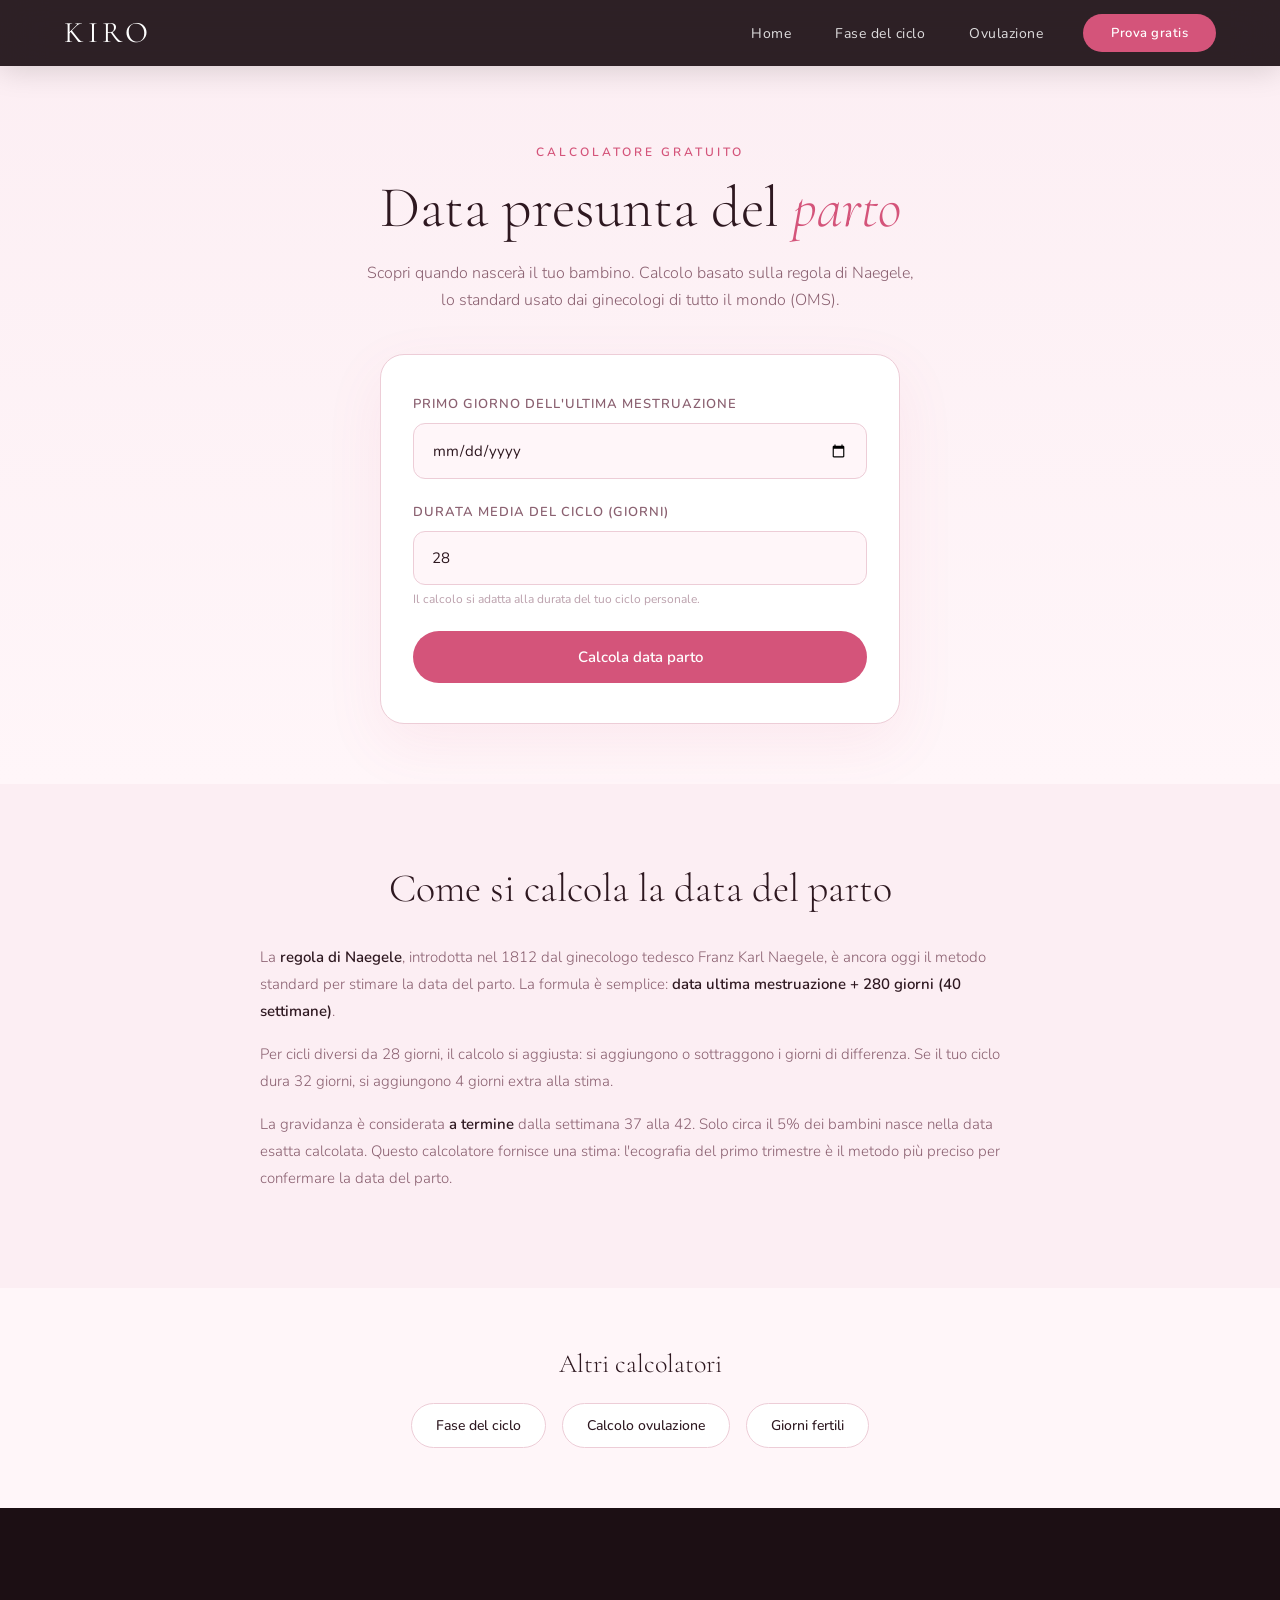
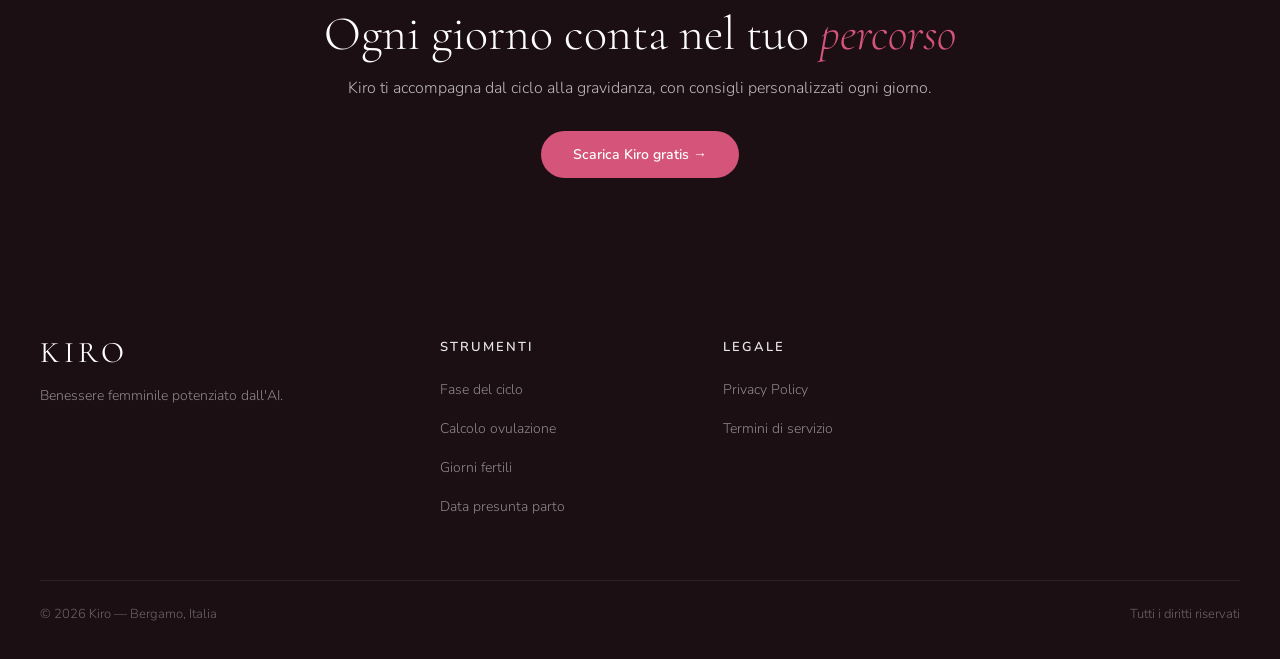
==== calcolo-data-parto.html @ 10db057b "3 calcolatori SEO: ovulazione, parto, giorni fertili" ====
<!DOCTYPE html>
<html lang="it">
<head>
    <meta charset="UTF-8">
    <meta name="viewport" content="width=device-width, initial-scale=1.0">

    <title>Calcolo data presunta parto — Calcolatore gratuito | Kiro</title>
    <meta name="description" content="Calcola gratuitamente la data presunta del parto con la regola di Naegele. Inserisci l'ultima mestruazione e scopri quando nascerà il tuo bambino.">
    <meta name="keywords" content="calcolo data parto, data presunta parto, calcolo parto, quando nasce bambino, settimane gravidanza, regola Naegele">
    <meta name="author" content="Kiro">
    <meta name="robots" content="index, follow, max-image-preview:large">
    <meta name="theme-color" content="#D4547A">
    <link rel="canonical" href="https://www.getkiroo.com/calcolo-data-parto.html">

    <meta property="og:type" content="website">
    <meta property="og:site_name" content="Kiro">
    <meta property="og:url" content="https://www.getkiroo.com/calcolo-data-parto.html">
    <meta property="og:title" content="Calcolo data presunta parto — Gratuito">
    <meta property="og:description" content="Calcola la data presunta del parto con la regola di Naegele.">
    <meta property="og:image" content="https://www.getkiroo.com/images/hero-tramonto.jpg">
    <meta property="og:locale" content="it_IT">
    <meta name="twitter:card" content="summary_large_image">

    <script type="application/ld+json">
    {
        "@context": "https://schema.org",
        "@type": "WebApplication",
        "name": "Calcolo data presunta parto",
        "url": "https://www.getkiroo.com/calcolo-data-parto.html",
        "applicationCategory": "HealthApplication",
        "operatingSystem": "Web",
        "description": "Calcolatore gratuito della data presunta del parto basato sulla regola di Naegele (standard OMS).",
        "offers": { "@type": "Offer", "price": "0", "priceCurrency": "EUR" },
        "inLanguage": "it-IT"
    }
    </script>

    <script type="application/ld+json">
    {
        "@context": "https://schema.org",
        "@type": "BreadcrumbList",
        "itemListElement": [
            { "@type": "ListItem", "position": 1, "name": "Home", "item": "https://www.getkiroo.com/" },
            { "@type": "ListItem", "position": 2, "name": "Calcolo data parto", "item": "https://www.getkiroo.com/calcolo-data-parto.html" }
        ]
    }
    </script>

    <link rel="icon" type="image/svg+xml" href="favicon.svg">
    <link rel="preconnect" href="https://fonts.googleapis.com">
    <link rel="preconnect" href="https://fonts.gstatic.com" crossorigin>
    <link href="https://fonts.googleapis.com/css2?family=Cormorant+Garamond:ital,wght@0,300;0,400;0,500;1,300;1,400&family=Nunito:wght@300;400;600;700&display=swap" rel="stylesheet">
    <link rel="stylesheet" href="css/base.css">
    <link rel="stylesheet" href="css/nav.css">
    <link rel="stylesheet" href="css/footer.css">
    <link rel="stylesheet" href="css/responsive.css">

    <style>
        .calc-hero { padding: 140px 24px 60px; text-align: center; background: linear-gradient(180deg, var(--soft) 0%, var(--bg) 100%); }
        .calc-hero .tag { display: inline-block; margin-bottom: 16px; }
        .calc-hero h1 { font-family: var(--font-display); font-weight: 300; font-size: clamp(36px, 6vw, 58px); color: var(--text); line-height: 1.1; max-width: 760px; margin: 0 auto 20px; }
        .calc-hero h1 em { font-style: italic; color: var(--accent); }
        .calc-hero-sub { font-size: 16px; font-weight: 300; color: var(--text-secondary); max-width: 560px; margin: 0 auto 40px; line-height: 1.7; }
        .calc-form { max-width: 520px; margin: 0 auto; padding: 40px 32px; background: #fff; border-radius: 24px; border: 1px solid var(--muted); box-shadow: 0 20px 60px rgba(212,84,122,0.08); }
        .calc-row { margin-bottom: 24px; text-align: left; }
        .calc-row label { display: block; font-size: 13px; font-weight: 600; letter-spacing: 1px; text-transform: uppercase; color: var(--text-secondary); margin-bottom: 10px; }
        .calc-row input { width: 100%; padding: 16px 18px; font-family: var(--font-body); font-size: 15px; color: var(--text); background: var(--bg); border: 1.5px solid var(--muted); border-radius: 12px; transition: all 0.3s; }
        .calc-row input:focus { outline: none; border-color: var(--accent); background: #fff; }
        .calc-help { font-size: 12px; color: var(--text-tertiary); margin-top: 6px; }
        .calc-btn { width: 100%; padding: 16px; background: var(--accent); color: #fff; border: none; border-radius: 50px; font-family: var(--font-body); font-size: 15px; font-weight: 600; cursor: pointer; transition: all 0.3s; }
        .calc-btn:hover { background: var(--accent-dark); transform: translateY(-2px); box-shadow: 0 12px 30px rgba(212,84,122,0.3); }
        .calc-result { display: none; padding: 80px 24px; animation: fadeUp 0.8s; }
        .calc-result.visible { display: block; }
        .calc-result-inner { max-width: 600px; margin: 0 auto; text-align: center; }
        .result-emoji { font-size: 64px; margin-bottom: 16px; }
        .result-date { font-family: var(--font-display); font-weight: 300; font-size: clamp(28px, 4vw, 42px); color: var(--text); margin-bottom: 12px; }
        .result-date em { color: var(--accent); font-style: italic; }
        .result-pill { display: inline-block; padding: 8px 20px; background: var(--soft); color: var(--accent); border-radius: 50px; font-size: 14px; font-weight: 600; margin-bottom: 20px; }
        .result-desc { font-size: 15px; font-weight: 300; color: var(--text-secondary); line-height: 1.8; margin-bottom: 32px; }
        .result-note { font-size: 12px; color: var(--text-tertiary); font-style: italic; margin-bottom: 40px; }
        .calc-teaser { background: linear-gradient(135deg, var(--soft) 0%, #fff 100%); border-radius: 24px; padding: 40px 32px; border: 1px solid var(--muted); text-align: center; max-width: 600px; margin: 0 auto 60px; }
        .teaser-line { font-family: var(--font-display); font-size: 20px; font-weight: 300; color: var(--text); line-height: 1.5; max-width: 460px; margin: 0 auto 24px; }
        .teaser-line strong { font-style: italic; color: var(--accent); font-weight: 400; }
        .teaser-btn { display: inline-block; background: var(--accent); color: #fff; padding: 14px 32px; border-radius: 50px; font-family: var(--font-body); font-size: 14px; font-weight: 600; text-decoration: none; transition: all 0.3s; }
        .teaser-btn:hover { background: var(--accent-dark); transform: translateY(-2px); }
        .calc-info { padding: 80px 24px; background: var(--soft); }
        .calc-info-inner { max-width: 760px; margin: 0 auto; }
        .calc-info h2 { font-family: var(--font-display); font-weight: 300; font-size: clamp(28px, 4vw, 40px); color: var(--text); text-align: center; margin-bottom: 32px; }
        .calc-info p { font-size: 15px; font-weight: 300; color: var(--text-secondary); line-height: 1.8; margin-bottom: 16px; }
        .calc-info strong { color: var(--text); font-weight: 600; }
        .other-tools { padding: 60px 24px; text-align: center; }
        .other-tools h3 { font-family: var(--font-display); font-size: 26px; font-weight: 300; color: var(--text); margin-bottom: 24px; }
        .tools-grid { display: flex; gap: 16px; justify-content: center; flex-wrap: wrap; }
        .tool-link { display: inline-block; padding: 12px 24px; background: #fff; border: 1px solid var(--muted); border-radius: 50px; color: var(--text); font-size: 14px; font-weight: 500; text-decoration: none; transition: all 0.3s; }
        .tool-link:hover { border-color: var(--accent); color: var(--accent); transform: translateY(-2px); }
        .calc-cta { padding: 100px 24px; text-align: center; background: var(--dark); }
        .calc-cta h2 { font-family: var(--font-display); font-weight: 300; font-size: clamp(32px, 5vw, 48px); color: #fff; line-height: 1.1; margin-bottom: 16px; }
        .calc-cta h2 em { font-style: italic; color: var(--accent); }
        .calc-cta p { color: rgba(255,255,255,0.7); margin-bottom: 32px; font-weight: 300; }
        @media (max-width: 640px) { .calc-form { padding: 28px 20px; } }
    </style>
</head>
<body>

    <nav id="navbar" class="scrolled always-dark">
        <div class="nav-inner">
            <a href="index.html" class="nav-logo" aria-label="Kiro home"><span class="logo-text">Kiro</span></a>
            <ul class="nav-links" id="navLinks">
                <li><a href="index.html">Home</a></li>
                <li><a href="scopri-la-tua-fase.html">Fase del ciclo</a></li>
                <li><a href="calcolo-ovulazione.html">Ovulazione</a></li>
                <li><a href="index.html#download" class="nav-cta">Prova gratis</a></li>
            </ul>
            <button class="nav-mobile-toggle" id="mobileToggle" aria-label="Menu"><span></span><span></span><span></span></button>
        </div>
    </nav>

    <section class="calc-hero">
        <span class="tag">Calcolatore gratuito</span>
        <h1>Data presunta del <em>parto</em></h1>
        <p class="calc-hero-sub">Scopri quando nascerà il tuo bambino. Calcolo basato sulla regola di Naegele, lo standard usato dai ginecologi di tutto il mondo (OMS).</p>

        <div class="calc-form">
            <div class="calc-row">
                <label for="lastPeriod">Primo giorno dell'ultima mestruazione</label>
                <input type="date" id="lastPeriod" required>
            </div>
            <div class="calc-row">
                <label for="cycleLen">Durata media del ciclo (giorni)</label>
                <input type="number" id="cycleLen" min="21" max="40" value="28">
                <p class="calc-help">Il calcolo si adatta alla durata del tuo ciclo personale.</p>
            </div>
            <button class="calc-btn" id="calcBtn">Calcola data parto</button>
        </div>
    </section>

    <section class="calc-result" id="result">
        <div class="calc-result-inner">
            <div class="result-emoji">👶</div>
            <span class="result-pill" id="resultPill"></span>
            <h2 class="result-date">Data presunta del parto: <em id="resultDate"></em></h2>
            <p class="result-desc" id="resultDesc"></p>
            <p class="result-note">Il calcolo è una stima basata sulla regola di Naegele (1812), standard OMS. Solo il 5% dei bambini nasce nella data esatta. Il parto è considerato a termine tra la settimana 37 e 42. Consulta sempre il tuo ginecologo.</p>
        </div>

        <div class="calc-teaser">
            <p class="teaser-line">Kiro ti accompagna in <strong>ogni fase della gravidanza</strong> con consigli personalizzati e promemoria</p>
            <a href="index.html#download" class="teaser-btn">Scopri Kiro →</a>
        </div>
    </section>

    <section class="calc-info">
        <div class="calc-info-inner">
            <h2>Come si calcola la data del parto</h2>
            <p>La <strong>regola di Naegele</strong>, introdotta nel 1812 dal ginecologo tedesco Franz Karl Naegele, è ancora oggi il metodo standard per stimare la data del parto. La formula è semplice: <strong>data ultima mestruazione + 280 giorni (40 settimane)</strong>.</p>
            <p>Per cicli diversi da 28 giorni, il calcolo si aggiusta: si aggiungono o sottraggono i giorni di differenza. Se il tuo ciclo dura 32 giorni, si aggiungono 4 giorni extra alla stima.</p>
            <p>La gravidanza è considerata <strong>a termine</strong> dalla settimana 37 alla 42. Solo circa il 5% dei bambini nasce nella data esatta calcolata. Questo calcolatore fornisce una stima: l'ecografia del primo trimestre è il metodo più preciso per confermare la data del parto.</p>
        </div>
    </section>

    <section class="other-tools">
        <h3>Altri calcolatori</h3>
        <div class="tools-grid">
            <a href="scopri-la-tua-fase.html" class="tool-link">Fase del ciclo</a>
            <a href="calcolo-ovulazione.html" class="tool-link">Calcolo ovulazione</a>
            <a href="calcolo-giorni-fertili.html" class="tool-link">Giorni fertili</a>
        </div>
    </section>

    <section class="calc-cta">
        <h2>Ogni giorno conta nel tuo <em>percorso</em></h2>
        <p>Kiro ti accompagna dal ciclo alla gravidanza, con consigli personalizzati ogni giorno.</p>
        <a href="index.html#download" class="teaser-btn">Scarica Kiro gratis →</a>
    </section>

    <footer>
        <div class="footer-inner">
            <div class="footer-brand">
                <a href="index.html" class="nav-logo"><span class="logo-text">Kiro</span></a>
                <p>Benessere femminile potenziato dall'AI.</p>
            </div>
            <div class="footer-col">
                <h4>Strumenti</h4>
                <ul>
                    <li><a href="scopri-la-tua-fase.html">Fase del ciclo</a></li>
                    <li><a href="calcolo-ovulazione.html">Calcolo ovulazione</a></li>
                    <li><a href="calcolo-giorni-fertili.html">Giorni fertili</a></li>
                    <li><a href="calcolo-data-parto.html">Data presunta parto</a></li>
                </ul>
            </div>
            <div class="footer-col">
                <h4>Legale</h4>
                <ul>
                    <li><a href="privacy.html">Privacy Policy</a></li>
                    <li><a href="termini.html">Termini di servizio</a></li>
                </ul>
            </div>
        </div>
        <div class="footer-bottom">
            <p>&copy; 2026 Kiro — Bergamo, Italia</p>
            <p>Tutti i diritti riservati</p>
        </div>
    </footer>

    <script src="script.js"></script>
    <script>
        const dateInput = document.getElementById('lastPeriod');
        dateInput.max = new Date().toISOString().split('T')[0];
        const months = ['gennaio','febbraio','marzo','aprile','maggio','giugno','luglio','agosto','settembre','ottobre','novembre','dicembre'];

        document.getElementById('calcBtn').addEventListener('click', () => {
            const dateVal = dateInput.value;
            const cycleLen = parseInt(document.getElementById('cycleLen').value);
            if (!dateVal) { alert('Inserisci la data dell\'ultima mestruazione.'); return; }
            if (isNaN(cycleLen) || cycleLen < 21 || cycleLen > 40) { alert('Durata ciclo tra 21 e 40 giorni.'); return; }

            const lastPeriod = new Date(dateVal);
            const adjustment = cycleLen - 28;
            const dueDate = new Date(lastPeriod);
            dueDate.setDate(dueDate.getDate() + 280 + adjustment);

            const today = new Date(); today.setHours(0,0,0,0);
            const daysUntil = Math.floor((dueDate - today) / (1000*60*60*24));
            const weeksPregnant = Math.floor((today - lastPeriod) / (1000*60*60*24*7));
            const daysExtra = Math.floor((today - lastPeriod) / (1000*60*60*24)) % 7;

            const dateStr = `${dueDate.getDate()} ${months[dueDate.getMonth()]} ${dueDate.getFullYear()}`;

            document.getElementById('resultDate').textContent = dateStr;
            document.getElementById('resultPill').textContent = weeksPregnant > 0 ? `Settimana ${weeksPregnant}+${daysExtra}` : 'Calcolo completato';

            let desc = `La data presunta del parto è il ${dateStr}. `;
            if (weeksPregnant > 0 && weeksPregnant <= 42) {
                desc += `Sei attualmente alla settimana ${weeksPregnant}+${daysExtra} di gravidanza. `;
                if (daysUntil > 0) desc += `Mancano circa ${daysUntil} giorni.`;
            } else {
                desc += `Basato su un ciclo di ${cycleLen} giorni con la regola di Naegele (280 giorni + aggiustamento ciclo).`;
            }
            document.getElementById('resultDesc').textContent = desc;

            const result = document.getElementById('result');
            result.classList.add('visible');
            setTimeout(() => result.scrollIntoView({ behavior: 'smooth', block: 'start' }), 100);
        });
    </script>
</body>
</html>
---- css/base.css ----
:root {
    --accent: #D4547A;
    --accent-dark: #B8435F;
    --bg: #FFF6F9;
    --soft: #FCEEF3;
    --muted: #EDCDD7;
    --text: #2E1820;
    --text-secondary: #8A6070;
    --text-tertiary: #BBA0AC;
    --dark: #1C0F14;
    --dark2: #2A151C;
    --green: #81C784;
    --green-soft: #E8F5E9;
    --font-display: 'Cormorant Garamond', Georgia, serif;
    --font-body: 'Nunito', sans-serif;
}

* { margin: 0; padding: 0; box-sizing: border-box; }

html {
    scroll-behavior: smooth;
    -webkit-font-smoothing: antialiased;
}

body {
    font-family: var(--font-body);
    color: var(--text);
    background: var(--bg);
    overflow-x: hidden;
}

section[id],
div[id] {
    scroll-margin-top: 80px;
}

.container {
    max-width: 1200px;
    margin: 0 auto;
    padding: 0 24px;
}

.tag {
    font-family: var(--font-body);
    font-size: 12px;
    font-weight: 600;
    letter-spacing: 3px;
    text-transform: uppercase;
    color: var(--accent);
    margin-bottom: 16px;
    display: block;
}

.reveal {
    opacity: 0;
    transform: translateY(40px);
    transition: opacity 0.8s cubic-bezier(0.22, 1, 0.36, 1), transform 0.8s cubic-bezier(0.22, 1, 0.36, 1);
}

.reveal.visible {
    opacity: 1;
    transform: translateY(0);
}

@keyframes fadeUp {
    from { opacity: 0; transform: translateY(30px); }
    to { opacity: 1; transform: translateY(0); }
}

@keyframes fadeIn {
    from { opacity: 0; }
    to { opacity: 1; }
}

@keyframes scrollPulse {
    0%, 100% { opacity: 0.4; transform: scaleY(1); }
    50% { opacity: 1; transform: scaleY(1.2); }
}
---- css/nav.css ----
nav {
    position: fixed;
    top: 0;
    left: 0;
    right: 0;
    z-index: 1000;
    padding: 20px 0;
    transition: all 0.4s ease;
}

nav.scrolled {
    background: rgba(28, 15, 20, 0.92);
    backdrop-filter: blur(20px);
    -webkit-backdrop-filter: blur(20px);
    padding: 14px 0;
    box-shadow: 0 4px 30px rgba(0,0,0,0.15);
}

nav .nav-inner {
    max-width: 1200px;
    margin: 0 auto;
    padding: 0 24px;
    display: flex;
    align-items: center;
    justify-content: space-between;
}

.nav-logo {
    display: inline-flex;
    align-items: center;
    text-decoration: none;
}

.logo-text {
    font-family: var(--font-display);
    font-size: 30px;
    font-weight: 400;
    letter-spacing: 4px;
    color: #fff;
    text-transform: uppercase;
    line-height: 1;
    transition: color 0.3s ease;
}

.logo-icon { flex-shrink: 0; }

.nav-links {
    display: flex;
    gap: 36px;
    list-style: none;
    align-items: center;
}

.nav-links a {
    color: rgba(255,255,255,0.85);
    text-decoration: none;
    font-family: var(--font-body);
    font-size: 14px;
    font-weight: 400;
    letter-spacing: 0.5px;
    transition: color 0.3s;
    padding: 8px 4px;
    display: inline-block;
}

.nav-links a:hover { color: #fff; }

.nav-cta {
    background: var(--accent) !important;
    color: #fff !important;
    padding: 10px 28px !important;
    border-radius: 50px;
    font-weight: 600 !important;
    font-size: 13px !important;
    letter-spacing: 0.5px;
    transition: background 0.3s, transform 0.3s !important;
    display: inline-block;
}

.nav-cta:hover {
    background: var(--accent-dark) !important;
    transform: translateY(-1px);
}

.nav-mobile-toggle {
    display: none;
    background: none;
    border: none;
    cursor: pointer;
    padding: 12px;
    min-width: 48px;
    min-height: 48px;
    align-items: center;
    justify-content: center;
    flex-direction: column;
    gap: 5px;
}

.nav-mobile-toggle span {
    display: block;
    width: 24px;
    height: 2px;
    background: #fff;
    transition: all 0.3s;
    border-radius: 2px;
}

.nav-mobile-toggle.active span:nth-child(1) {
    transform: translateY(7px) rotate(45deg);
}
.nav-mobile-toggle.active span:nth-child(2) {
    opacity: 0;
}
.nav-mobile-toggle.active span:nth-child(3) {
    transform: translateY(-7px) rotate(-45deg);
}
---- css/footer.css ----
.cta-final {
    position: relative;
    padding: 120px 24px;
    text-align: center;
    overflow: hidden;
}

.cta-final-bg {
    position: absolute;
    inset: 0;
    width: 100%;
    height: 100%;
    object-fit: cover;
    filter: brightness(0.3);
}

.cta-final-content {
    position: relative;
    z-index: 2;
}

.cta-final h2 {
    font-family: var(--font-display);
    font-weight: 300;
    font-size: clamp(36px, 6vw, 60px);
    color: #fff;
    line-height: 1.1;
    margin-bottom: 16px;
}

.cta-final h2 em {
    font-style: italic;
    color: var(--accent);
}

.cta-final p {
    font-family: var(--font-body);
    font-size: 16px;
    font-weight: 300;
    color: rgba(255,255,255,0.7);
    margin-bottom: 36px;
}

.cta-final .hero-btn {
    opacity: 1;
    animation: none;
}

.cta-coming {
    margin-top: 20px !important;
    margin-bottom: 0 !important;
    font-size: 13px !important;
    color: rgba(255,255,255,0.5) !important;
    letter-spacing: 1px;
    text-transform: uppercase;
    font-weight: 400 !important;
}

footer {
    background: var(--dark);
    padding: 60px 24px 36px;
}

.footer-inner {
    max-width: 1200px;
    margin: 0 auto;
    display: grid;
    grid-template-columns: 1.5fr 1fr 1fr 1fr;
    gap: 48px;
    margin-bottom: 48px;
}

.footer-brand .nav-logo {
    display: inline-flex;
    margin-bottom: 16px;
}

.footer-brand p {
    font-family: var(--font-body);
    font-size: 14px;
    font-weight: 300;
    color: rgba(255,255,255,0.5);
    line-height: 1.7;
    max-width: 280px;
}

.footer-col h4 {
    font-family: var(--font-body);
    font-size: 13px;
    font-weight: 600;
    letter-spacing: 2px;
    text-transform: uppercase;
    color: rgba(255,255,255,0.9);
    margin-bottom: 20px;
}

.footer-col ul { list-style: none; }
.footer-col ul li { margin-bottom: 12px; }

.footer-col ul a {
    font-family: var(--font-body);
    font-size: 14px;
    font-weight: 300;
    color: rgba(255,255,255,0.5);
    text-decoration: none;
    transition: color 0.3s;
    display: inline-block;
    padding: 4px 0;
}

.footer-col ul a:hover { color: var(--accent); }

.footer-bottom {
    max-width: 1200px;
    margin: 0 auto;
    padding-top: 24px;
    border-top: 1px solid rgba(255,255,255,0.08);
    display: flex;
    align-items: center;
    justify-content: space-between;
    flex-wrap: wrap;
    gap: 12px;
}

.footer-bottom p {
    font-family: var(--font-body);
    font-size: 13px;
    font-weight: 300;
    color: rgba(255,255,255,0.35);
}
---- css/responsive.css ----
@media (max-width: 900px) {
    .spotlight-grid { grid-template-columns: 1fr; gap: 32px; }
    .features-grid { grid-template-columns: repeat(2, 1fr); }
    .split { grid-template-columns: 1fr; }
    .split-text { padding: 48px 32px; }
    .footer-inner { grid-template-columns: 1fr 1fr; }
}

@media (max-width: 640px) {
    .nav-links {
        display: none;
        position: absolute;
        top: 100%;
        left: 0;
        right: 0;
        background: rgba(28, 15, 20, 0.98);
        backdrop-filter: blur(20px);
        -webkit-backdrop-filter: blur(20px);
        flex-direction: column;
        padding: 20px 24px 28px;
        gap: 4px;
        align-items: stretch;
        border-top: 1px solid rgba(255,255,255,0.08);
    }

    .nav-links.open {
        display: flex;
    }

    .nav-links li {
        width: 100%;
    }

    .nav-links a {
        display: block;
        padding: 14px 0;
        font-size: 15px;
        width: 100%;
        border-bottom: 1px solid rgba(255,255,255,0.06);
    }

    .nav-links li:last-child a {
        border-bottom: none;
        margin-top: 12px;
        text-align: center;
    }

    .nav-cta {
        padding: 14px 28px !important;
    }

    .nav-mobile-toggle {
        display: flex;
    }

    .hero-content {
        padding-bottom: 60px;
    }

    .features-grid {
        grid-template-columns: 1fr;
    }

    .split-text {
        padding: 40px 24px;
    }

    .footer-inner {
        grid-template-columns: 1fr;
        gap: 32px;
    }

    .footer-bottom {
        flex-direction: column;
        text-align: center;
    }
}
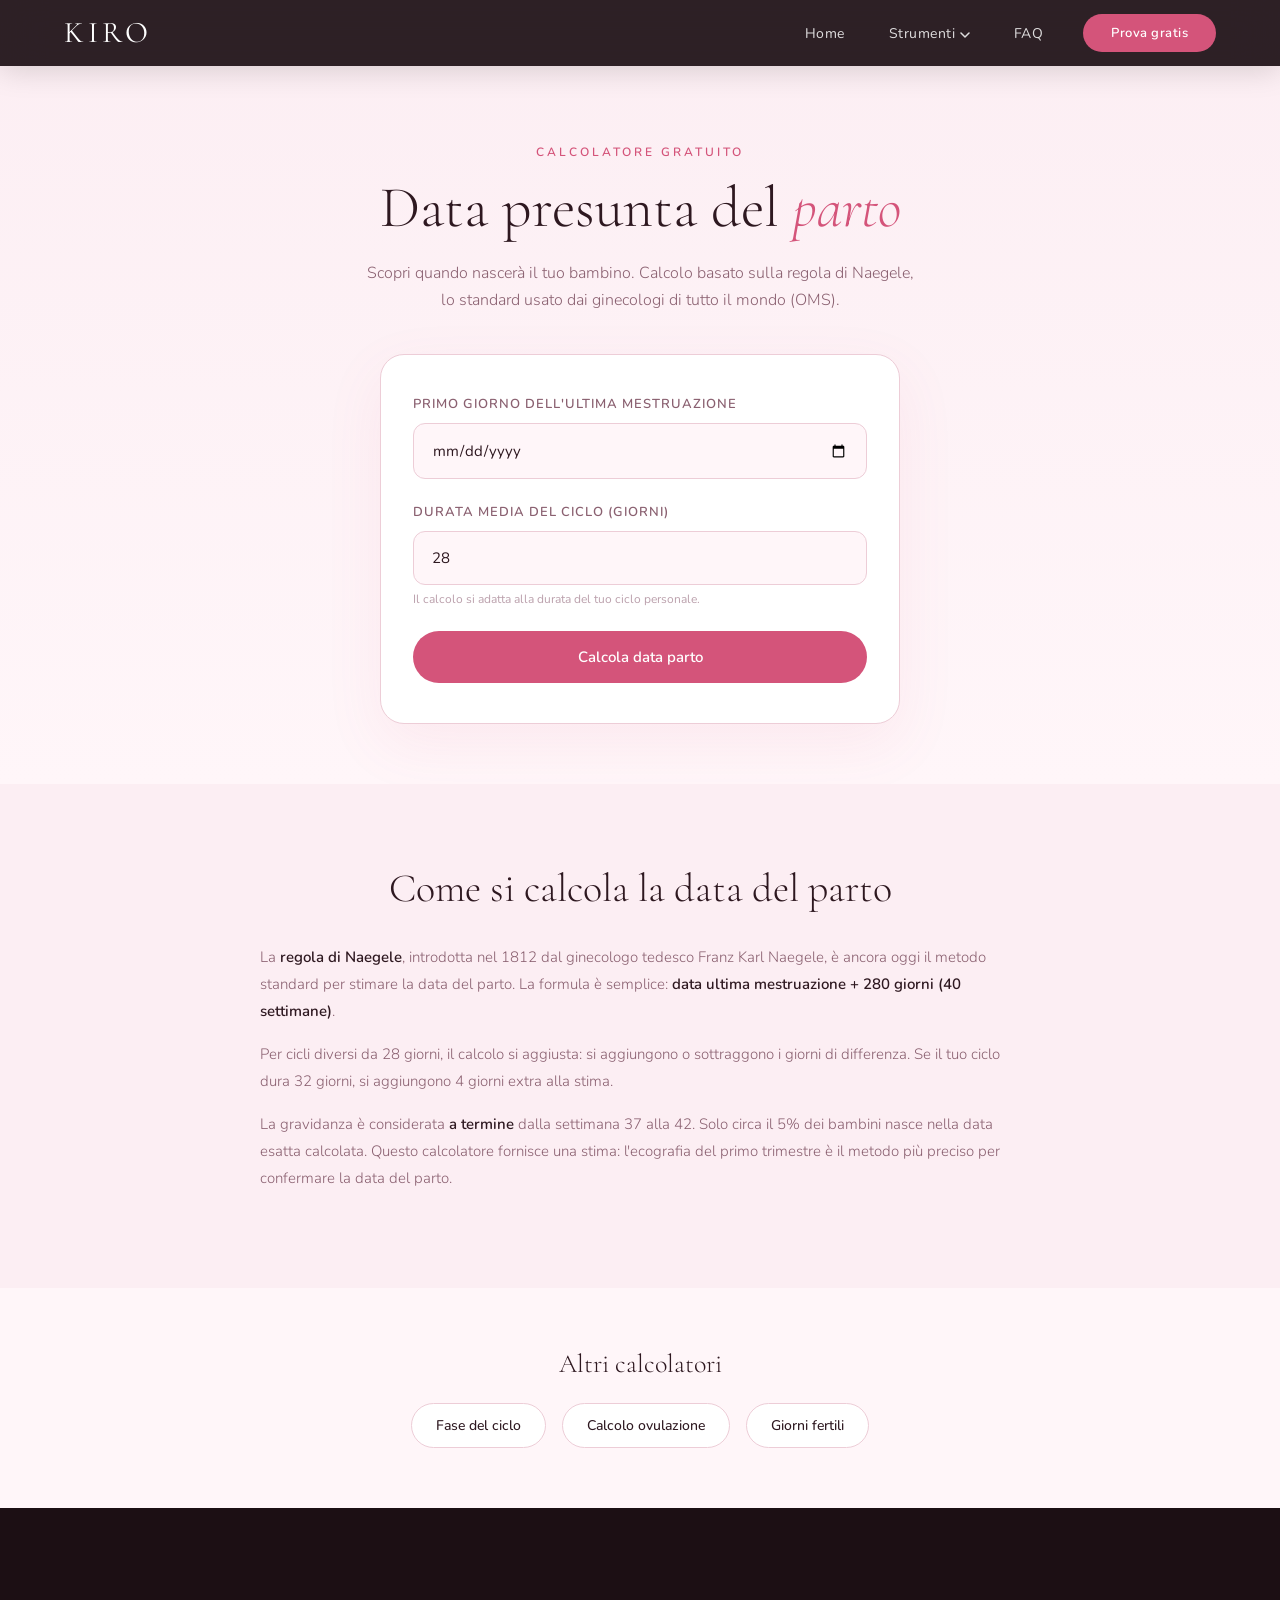
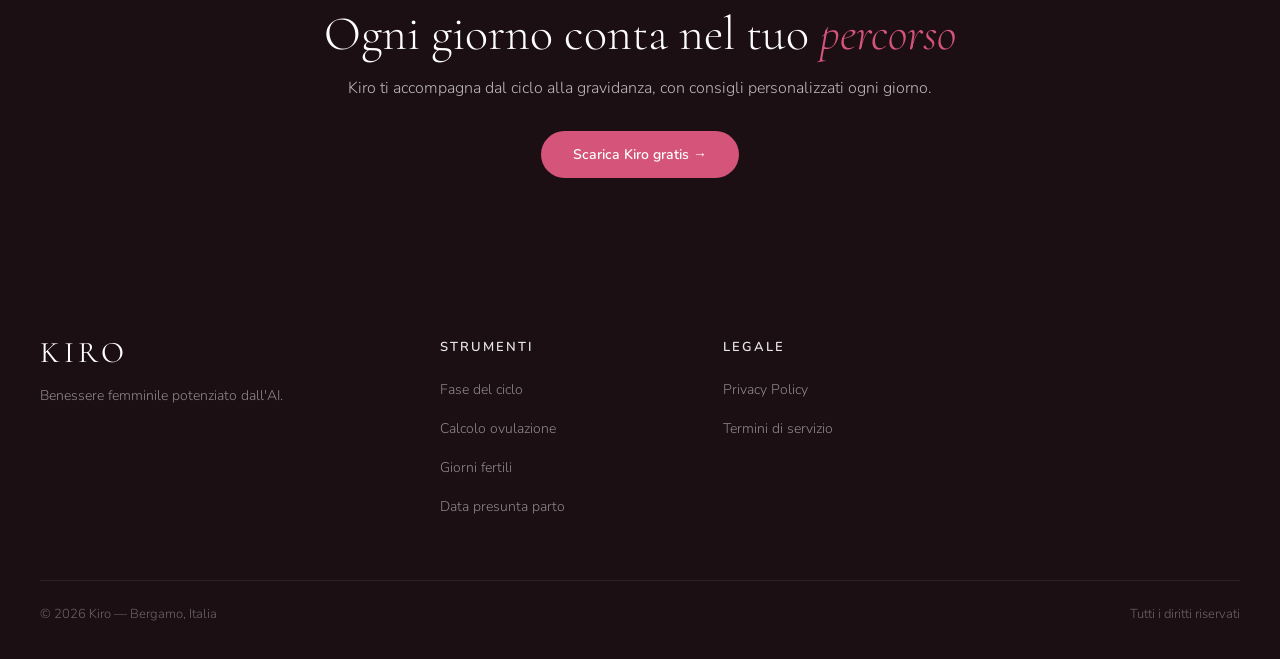
==== commit a0ad6e48: "Nav dropdown Strumenti con 4 calcolatori" ====
--- a/calcolo-data-parto.html
+++ b/calcolo-data-parto.html
@@ -105,10 +105,18 @@
     <nav id="navbar" class="scrolled always-dark">
         <div class="nav-inner">
             <a href="index.html" class="nav-logo" aria-label="Kiro home"><span class="logo-text">Kiro</span></a>
-            <ul class="nav-links" id="navLinks">
+                        <ul class="nav-links" id="navLinks">
                 <li><a href="index.html">Home</a></li>
-                <li><a href="scopri-la-tua-fase.html">Fase del ciclo</a></li>
-                <li><a href="calcolo-ovulazione.html">Ovulazione</a></li>
+                <li class="nav-dropdown">
+                    <a href="#" class="nav-dropdown-toggle">Strumenti <svg width="10" height="6" viewBox="0 0 10 6" fill="none" stroke="currentColor" stroke-width="1.5" stroke-linecap="round" stroke-linejoin="round" aria-hidden="true"><path d="M1 1l4 4 4-4"/></svg></a>
+                    <ul class="nav-dropdown-menu">
+                        <li><a href="scopri-la-tua-fase.html">Scopri la tua fase</a></li>
+                        <li><a href="calcolo-ovulazione.html">Calcolo ovulazione</a></li>
+                        <li><a href="calcolo-giorni-fertili.html">Giorni fertili</a></li>
+                        <li><a href="calcolo-data-parto.html">Data presunta parto</a></li>
+                    </ul>
+                </li>
+                <li><a href="index.html#faq">FAQ</a></li>
                 <li><a href="index.html#download" class="nav-cta">Prova gratis</a></li>
             </ul>
             <button class="nav-mobile-toggle" id="mobileToggle" aria-label="Menu"><span></span><span></span><span></span></button>
--- a/css/nav.css
+++ b/css/nav.css
@@ -113,4 +113,70 @@
 }
 .nav-mobile-toggle.active span:nth-child(3) {
     transform: translateY(-7px) rotate(-45deg);
+}
+
+/* Dropdown */
+.nav-dropdown {
+    position: relative;
+}
+
+.nav-dropdown-toggle {
+    display: inline-flex;
+    align-items: center;
+    gap: 5px;
+    cursor: pointer;
+}
+
+.nav-dropdown-toggle svg {
+    transition: transform 0.3s;
+}
+
+.nav-dropdown:hover .nav-dropdown-toggle svg {
+    transform: rotate(180deg);
+}
+
+.nav-dropdown-menu {
+    position: absolute;
+    top: calc(100% + 12px);
+    left: 50%;
+    transform: translateX(-50%);
+    background: rgba(28, 15, 20, 0.96);
+    backdrop-filter: blur(20px);
+    -webkit-backdrop-filter: blur(20px);
+    border-radius: 16px;
+    padding: 12px 0;
+    min-width: 220px;
+    list-style: none;
+    opacity: 0;
+    visibility: hidden;
+    transition: all 0.3s cubic-bezier(0.22, 1, 0.36, 1);
+    transform: translateX(-50%) translateY(8px);
+    box-shadow: 0 16px 40px rgba(0,0,0,0.25);
+    border: 1px solid rgba(255,255,255,0.08);
+}
+
+.nav-dropdown:hover .nav-dropdown-menu {
+    opacity: 1;
+    visibility: visible;
+    transform: translateX(-50%) translateY(0);
+}
+
+.nav-dropdown-menu li {
+    margin: 0;
+}
+
+.nav-dropdown-menu a {
+    display: block;
+    padding: 12px 24px;
+    font-size: 14px;
+    font-weight: 400;
+    color: rgba(255,255,255,0.75);
+    text-decoration: none;
+    transition: all 0.2s;
+    border-bottom: none;
+}
+
+.nav-dropdown-menu a:hover {
+    color: #fff;
+    background: rgba(212, 84, 122, 0.15);
 }
--- a/css/responsive.css
+++ b/css/responsive.css
@@ -49,6 +49,30 @@
         padding: 14px 28px !important;
     }
 
+    .nav-dropdown-menu {
+        position: static;
+        transform: none;
+        background: none;
+        backdrop-filter: none;
+        box-shadow: none;
+        border: none;
+        padding: 0 0 0 16px;
+        opacity: 1;
+        visibility: visible;
+        min-width: auto;
+        display: none;
+    }
+
+    .nav-dropdown.mobile-open .nav-dropdown-menu {
+        display: block;
+    }
+
+    .nav-dropdown-menu a {
+        padding: 10px 0;
+        font-size: 14px;
+        color: rgba(255,255,255,0.6);
+    }
+
     .nav-mobile-toggle {
         display: flex;
     }
